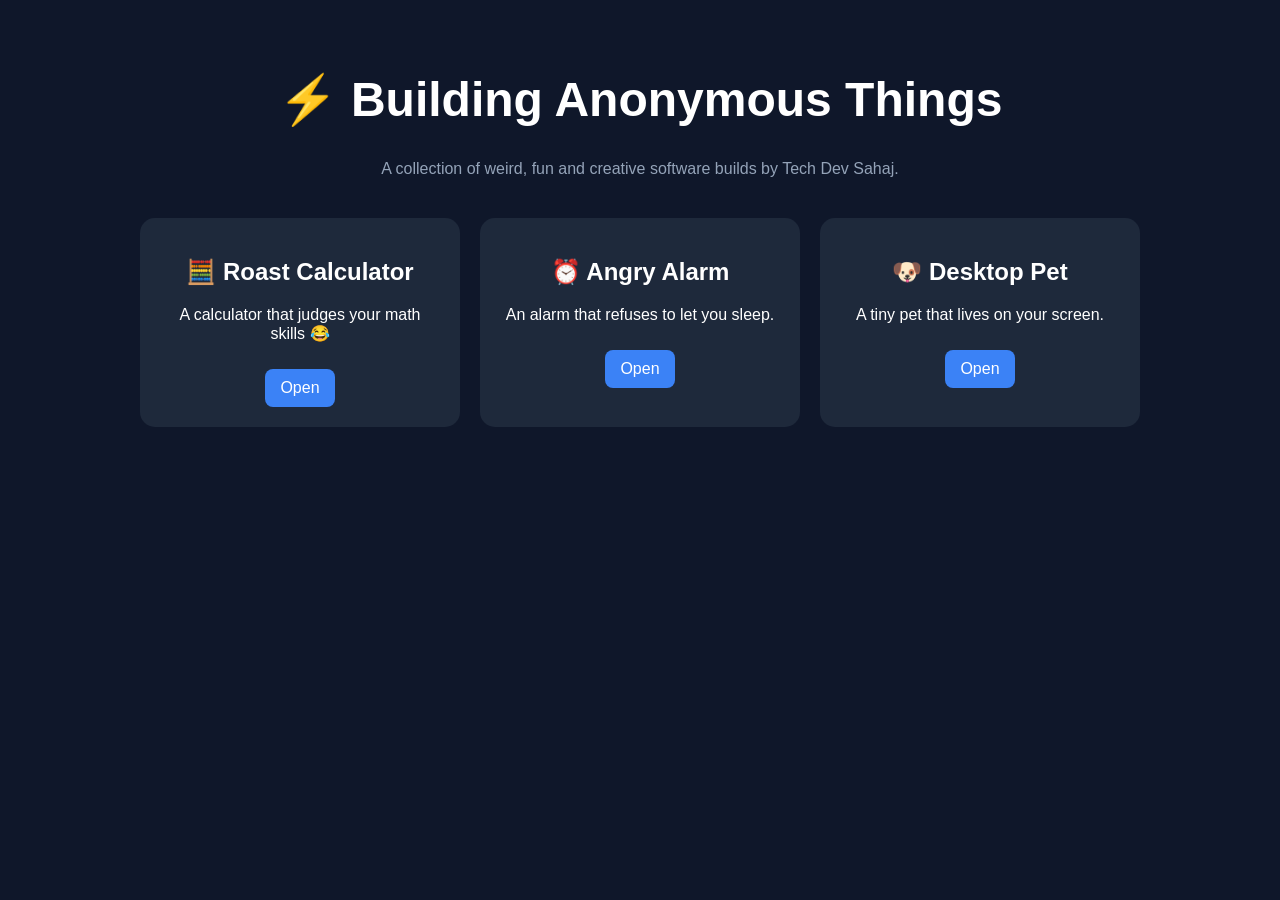
==== index.html @ 0e1e8981 "Root index added" ====
<!DOCTYPE html>
<html lang="en">
<head>
<meta charset="UTF-8">
<meta name="viewport" content="width=device-width, initial-scale=1.0">
<title>Building Anonymous Things</title>

<style>
body{
    margin:0;
    font-family:Arial,sans-serif;
    background:#0f172a;
    color:white;
    text-align:center;
}

.container{
    max-width:1000px;
    margin:auto;
    padding:40px 20px;
}

h1{
    font-size:3rem;
}

.subtitle{
    color:#94a3b8;
    margin-bottom:40px;
}

.grid{
    display:grid;
    grid-template-columns:repeat(auto-fit,minmax(250px,1fr));
    gap:20px;
}

.card{
    background:#1e293b;
    border-radius:15px;
    padding:20px;
    transition:.3s;
}

.card:hover{
    transform:translateY(-5px);
}

.card a{
    display:inline-block;
    margin-top:10px;
    padding:10px 15px;
    background:#3b82f6;
    color:white;
    text-decoration:none;
    border-radius:8px;
}
</style>
</head>

<body>

<div class="container">

<h1>⚡ Building Anonymous Things</h1>

<p class="subtitle">
A collection of weird, fun and creative software builds by Tech Dev Sahaj.
</p>

<div class="grid">

<div class="card">
<h2>🧮 Roast Calculator</h2>
<p>A calculator that judges your math skills 😂</p>
<a href="./Roast-Calculator/">Open</a>
</div>

<div class="card">
<h2>⏰ Angry Alarm</h2>
<p>An alarm that refuses to let you sleep.</p>
<a href="./Angry-Alarm/">Open</a>
</div>

<div class="card">
<h2>🐶 Desktop Pet</h2>
<p>A tiny pet that lives on your screen.</p>
<a href="./Desktop-Pet/">Open</a>
</div>

</div>

</div>

</body>
</html>
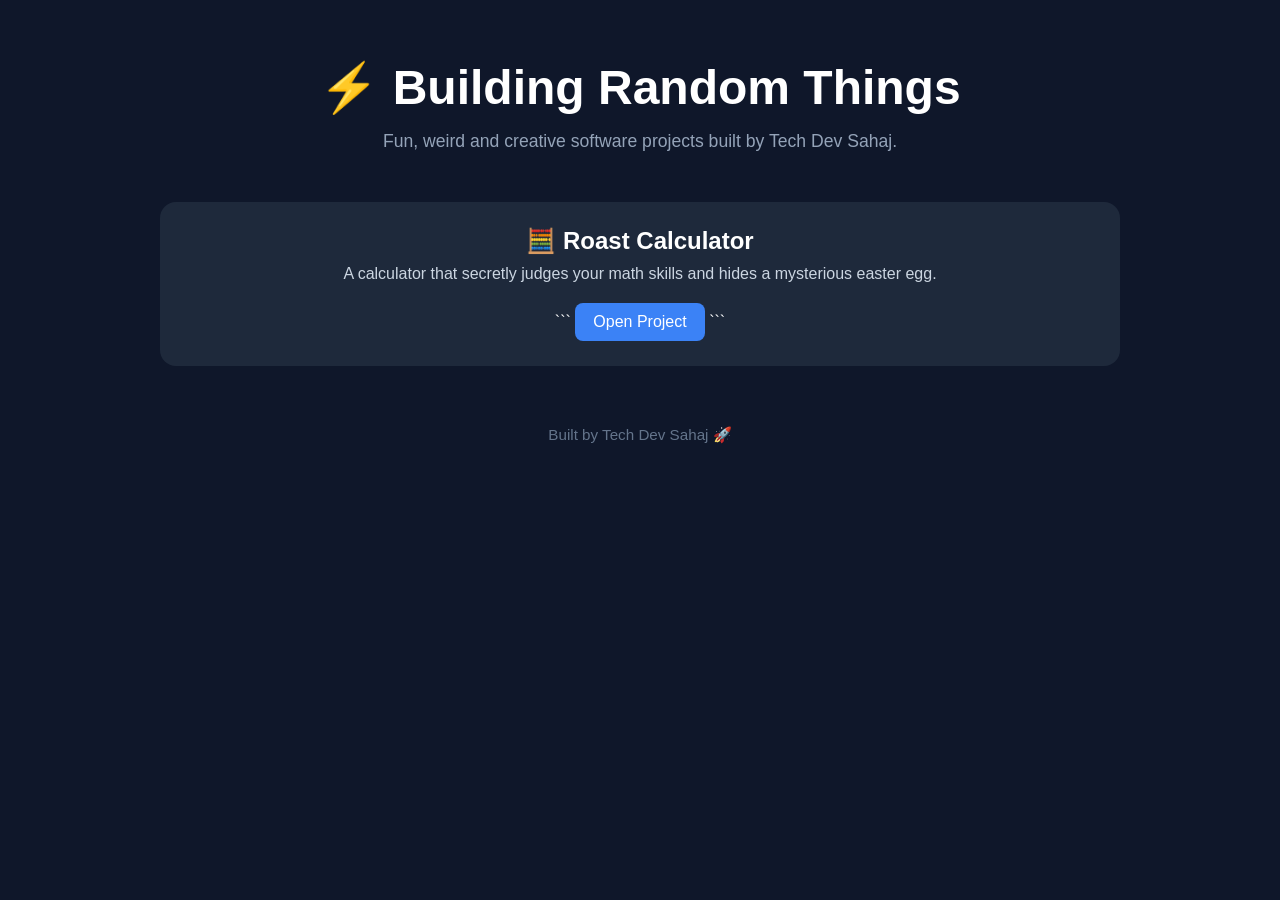
==== commit 8895d0bc: "Episode 1" ====
--- a/index.html
+++ b/index.html
@@ -1,96 +1,123 @@
 <!DOCTYPE html>
+
 <html lang="en">
 <head>
 <meta charset="UTF-8">
 <meta name="viewport" content="width=device-width, initial-scale=1.0">
-<title>Building Anonymous Things</title>
+<title>Building Random Things</title>
 
 <style>
+*{
+    margin:0;
+    padding:0;
+    box-sizing:border-box;
+}
+
 body{
-    margin:0;
-    font-family:Arial,sans-serif;
+    font-family:Arial, sans-serif;
     background:#0f172a;
     color:white;
     text-align:center;
+    min-height:100vh;
 }
 
 .container{
     max-width:1000px;
     margin:auto;
-    padding:40px 20px;
+    padding:60px 20px;
 }
 
 h1{
     font-size:3rem;
+    margin-bottom:15px;
 }
 
 .subtitle{
     color:#94a3b8;
-    margin-bottom:40px;
+    margin-bottom:50px;
+    font-size:1.1rem;
 }
 
 .grid{
     display:grid;
-    grid-template-columns:repeat(auto-fit,minmax(250px,1fr));
+    grid-template-columns:repeat(auto-fit, minmax(280px, 1fr));
     gap:20px;
 }
 
 .card{
     background:#1e293b;
-    border-radius:15px;
-    padding:20px;
-    transition:.3s;
+    border-radius:16px;
+    padding:25px;
+    transition:0.3s ease;
 }
 
 .card:hover{
     transform:translateY(-5px);
 }
 
+.card h2{
+    margin-bottom:10px;
+}
+
+.card p{
+    color:#cbd5e1;
+    margin-bottom:20px;
+}
+
 .card a{
     display:inline-block;
-    margin-top:10px;
-    padding:10px 15px;
+    padding:10px 18px;
     background:#3b82f6;
     color:white;
     text-decoration:none;
     border-radius:8px;
+    transition:0.3s ease;
+}
+
+.card a:hover{
+    background:#2563eb;
+}
+
+.footer{
+    margin-top:60px;
+    color:#64748b;
+    font-size:0.95rem;
 }
 </style>
+
 </head>
 
 <body>
 
 <div class="container">
 
-<h1>⚡ Building Anonymous Things</h1>
+<h1>⚡ Building Random Things</h1>
 
 <p class="subtitle">
-A collection of weird, fun and creative software builds by Tech Dev Sahaj.
+Fun, weird and creative software projects built by Tech Dev Sahaj.
 </p>
 
 <div class="grid">
 
 <div class="card">
-<h2>🧮 Roast Calculator</h2>
-<p>A calculator that judges your math skills 😂</p>
-<a href="./Roast-Calculator/">Open</a>
-</div>
+    <h2>🧮 Roast Calculator</h2>
+    <p>A calculator that secretly judges your math skills and hides a mysterious easter egg.</p>
 
-<div class="card">
-<h2>⏰ Angry Alarm</h2>
-<p>An alarm that refuses to let you sleep.</p>
-<a href="./Angry-Alarm/">Open</a>
-</div>
-
-<div class="card">
-<h2>🐶 Desktop Pet</h2>
-<p>A tiny pet that lives on your screen.</p>
-<a href="./Desktop-Pet/">Open</a>
-</div>
+```
+<!-- IMPORTANT -->
+<!-- Folder name must match your actual folder -->
+<a href="./Roasting_Calculator/">Open Project</a>
+```
 
 </div>
 
 </div>
 
+<div class="footer">
+    Built by Tech Dev Sahaj 🚀
+</div>
+
+</div>
+
 </body>
-</html>+</html>
